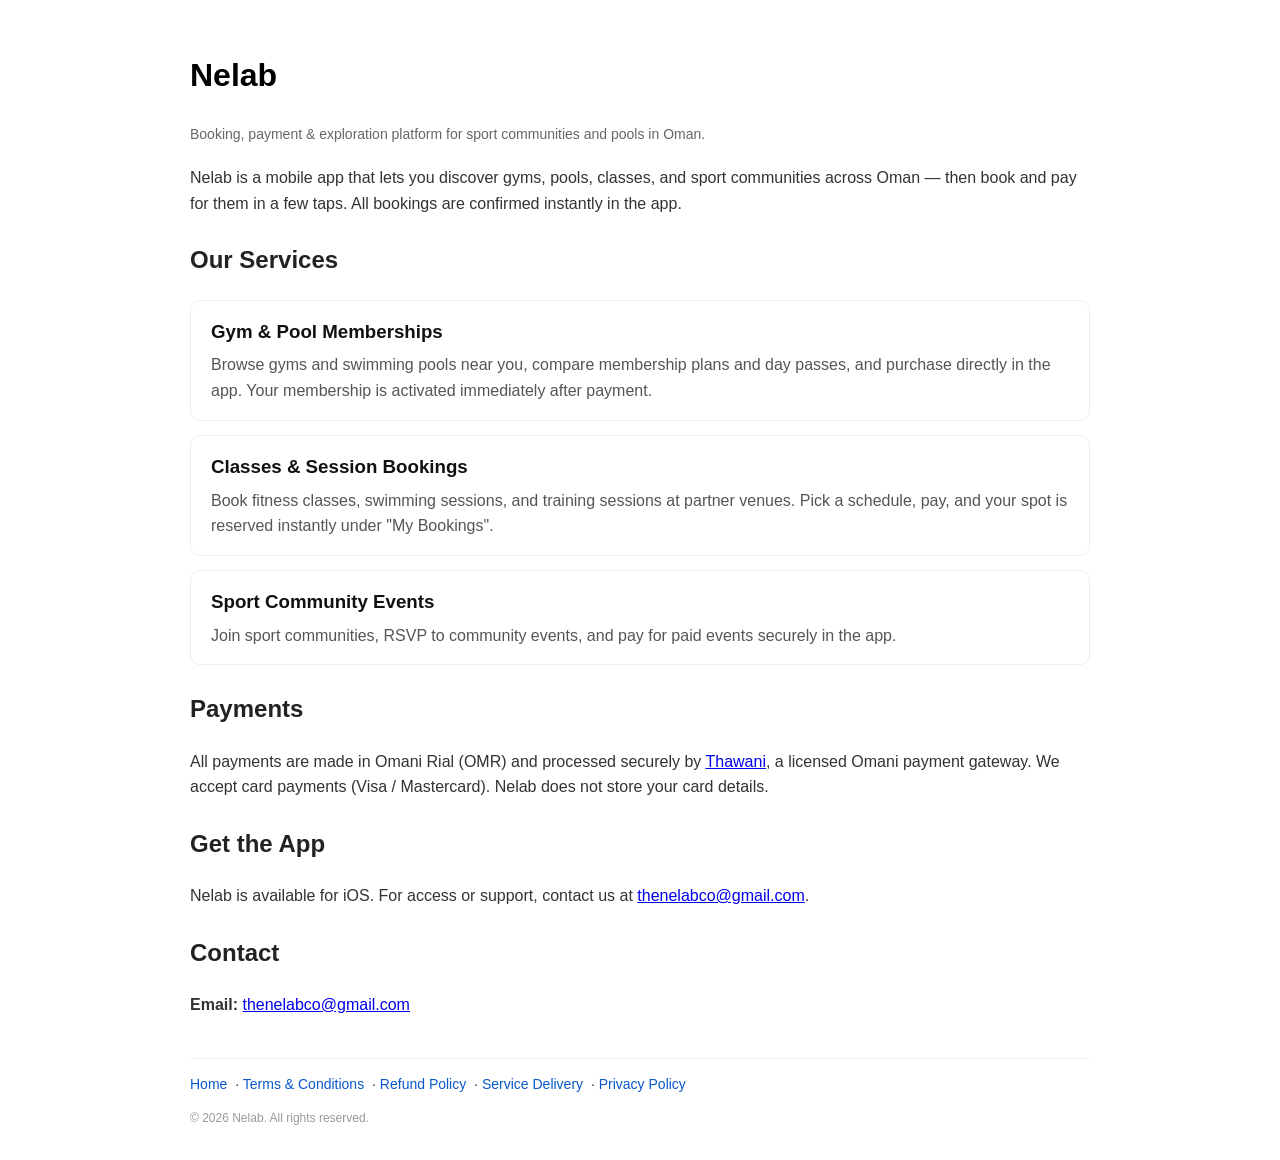
==== index.html @ 4ee1d261 "Add landing page, terms, refund & delivery policies, CNAME for nelab.app Co-Authored-By: Claude Fabl" ====
<!DOCTYPE html>
<html>
<head>
  <title>Nelab — Book Sports, Pools & Fitness in Oman</title>
  <meta charset="UTF-8">
  <meta name="viewport" content="width=device-width, initial-scale=1.0">
  <meta name="description" content="Nelab is a booking, payment, and exploration platform for sport communities, pools, and gyms in Oman.">
  <style>
    body {
      font-family: -apple-system, BlinkMacSystemFont, "Segoe UI", Roboto, sans-serif;
      max-width: 900px;
      margin: 0 auto;
      padding: 20px;
      line-height: 1.6;
      color: #333;
    }
    h1 { color: #000; margin-top: 30px; }
    h2 { color: #222; margin-top: 25px; }
    .meta { color: #666; font-size: 14px; margin-bottom: 20px; }
    .service { border: 1px solid #eee; border-radius: 10px; padding: 16px 20px; margin: 14px 0; }
    .service h3 { margin: 0 0 6px; color: #111; }
    .service p { margin: 0; color: #555; }
    .footnav { font-size: 14px; }
    .footnav a { color: #0a58ca; text-decoration: none; margin-right: 4px; }
  </style>
</head>
<body>
  <h1>Nelab</h1>
  <p class="meta">Booking, payment & exploration platform for sport communities and pools in Oman.</p>

  <p>Nelab is a mobile app that lets you discover gyms, pools, classes, and sport communities across Oman — then book and pay for them in a few taps. All bookings are confirmed instantly in the app.</p>

  <h2>Our Services</h2>

  <div class="service">
    <h3>Gym &amp; Pool Memberships</h3>
    <p>Browse gyms and swimming pools near you, compare membership plans and day passes, and purchase directly in the app. Your membership is activated immediately after payment.</p>
  </div>

  <div class="service">
    <h3>Classes &amp; Session Bookings</h3>
    <p>Book fitness classes, swimming sessions, and training sessions at partner venues. Pick a schedule, pay, and your spot is reserved instantly under "My Bookings".</p>
  </div>

  <div class="service">
    <h3>Sport Community Events</h3>
    <p>Join sport communities, RSVP to community events, and pay for paid events securely in the app.</p>
  </div>

  <h2>Payments</h2>
  <p>All payments are made in Omani Rial (OMR) and processed securely by <a href="https://thawani.om">Thawani</a>, a licensed Omani payment gateway. We accept card payments (Visa / Mastercard). Nelab does not store your card details.</p>

  <h2>Get the App</h2>
  <p>Nelab is available for iOS. For access or support, contact us at <a href="mailto:thenelabco@gmail.com">thenelabco@gmail.com</a>.</p>

  <h2>Contact</h2>
  <p><strong>Email:</strong> <a href="mailto:thenelabco@gmail.com">thenelabco@gmail.com</a></p>

  <hr style="margin-top: 40px; border: none; border-top: 1px solid #eee;">
  <p class="footnav">
    <a href="index.html">Home</a> ·
    <a href="terms.html">Terms &amp; Conditions</a> ·
    <a href="refund.html">Refund Policy</a> ·
    <a href="delivery.html">Service Delivery</a> ·
    <a href="privacy.html">Privacy Policy</a>
  </p>
  <p style="font-size: 12px; color: #999;">© 2026 Nelab. All rights reserved.</p>
</body>
</html>
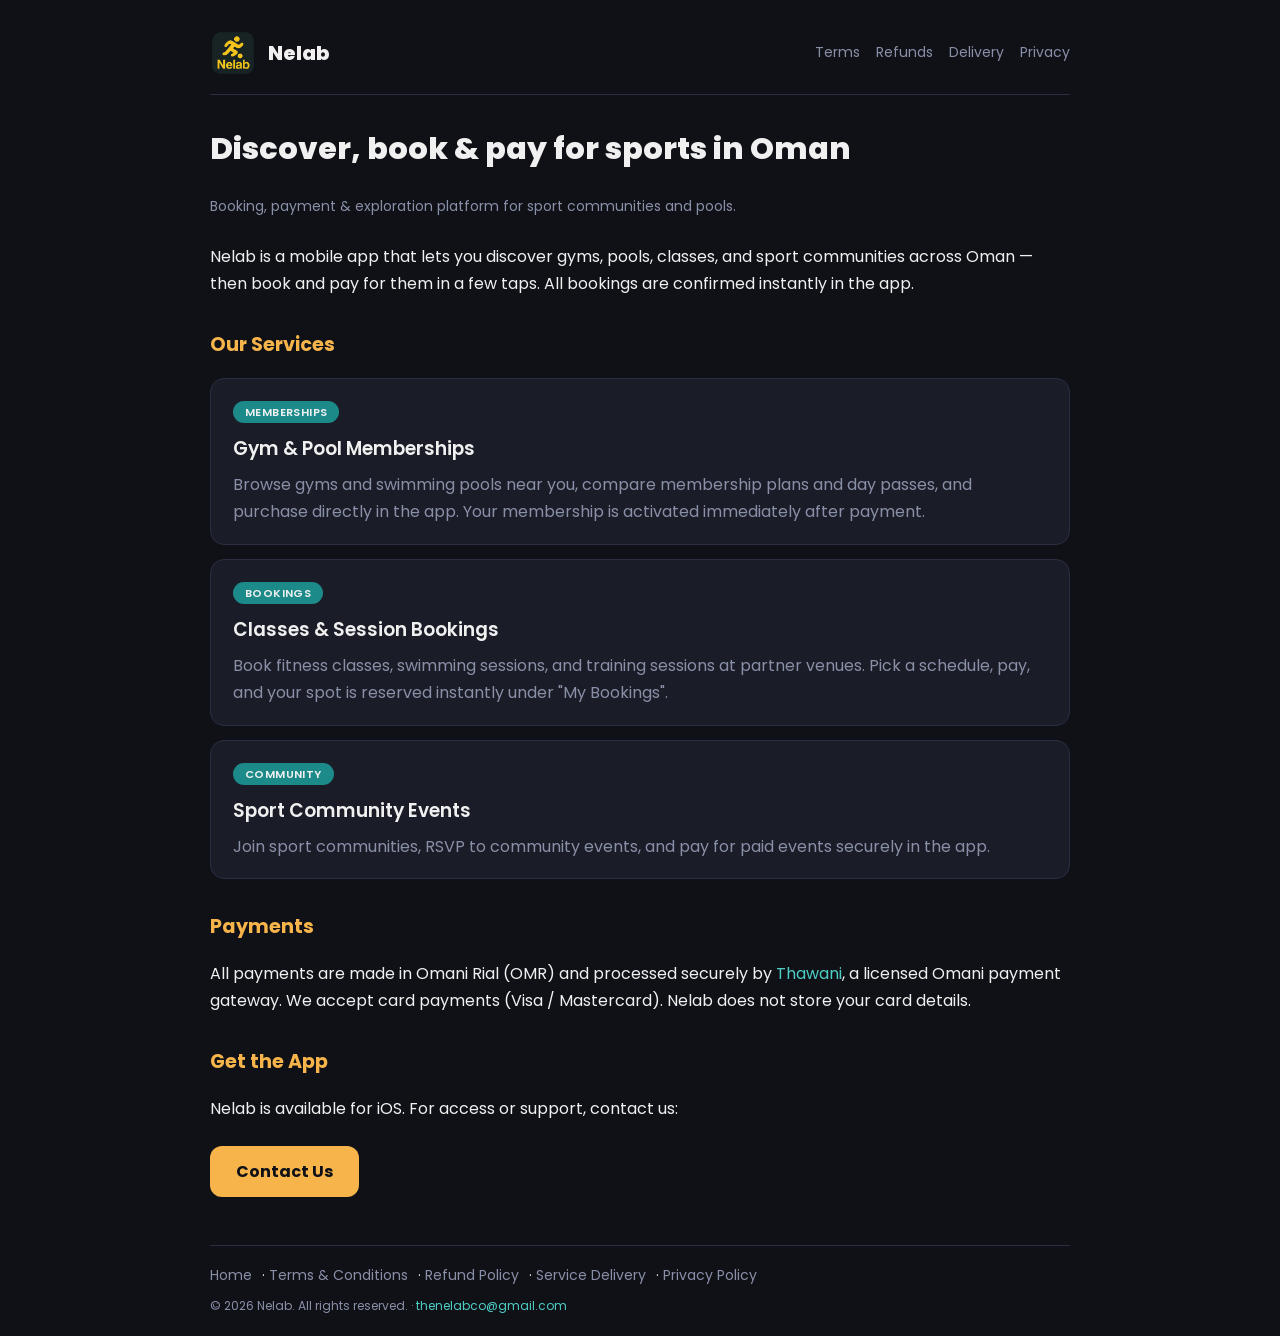
==== commit e508cc8e: "Restyle site to Nelab dark theme with logo; expand privacy policy for App Store compliance Co-Author" ====
--- a/index.html
+++ b/index.html
@@ -1,48 +1,48 @@
 <!DOCTYPE html>
-<html>
+<html lang="en">
 <head>
   <title>Nelab — Book Sports, Pools & Fitness in Oman</title>
   <meta charset="UTF-8">
   <meta name="viewport" content="width=device-width, initial-scale=1.0">
   <meta name="description" content="Nelab is a booking, payment, and exploration platform for sport communities, pools, and gyms in Oman.">
-  <style>
-    body {
-      font-family: -apple-system, BlinkMacSystemFont, "Segoe UI", Roboto, sans-serif;
-      max-width: 900px;
-      margin: 0 auto;
-      padding: 20px;
-      line-height: 1.6;
-      color: #333;
-    }
-    h1 { color: #000; margin-top: 30px; }
-    h2 { color: #222; margin-top: 25px; }
-    .meta { color: #666; font-size: 14px; margin-bottom: 20px; }
-    .service { border: 1px solid #eee; border-radius: 10px; padding: 16px 20px; margin: 14px 0; }
-    .service h3 { margin: 0 0 6px; color: #111; }
-    .service p { margin: 0; color: #555; }
-    .footnav { font-size: 14px; }
-    .footnav a { color: #0a58ca; text-decoration: none; margin-right: 4px; }
-  </style>
+  <link rel="icon" type="image/png" href="favicon.png">
+  <link rel="preconnect" href="https://fonts.googleapis.com">
+  <link rel="preconnect" href="https://fonts.gstatic.com" crossorigin>
+  <link href="https://fonts.googleapis.com/css2?family=Poppins:wght@400;600;700;800&display=swap" rel="stylesheet">
+  <link rel="stylesheet" href="style.css">
 </head>
 <body>
-  <h1>Nelab</h1>
-  <p class="meta">Booking, payment & exploration platform for sport communities and pools in Oman.</p>
+  <header class="site-header">
+    <a class="brand" href="index.html"><img src="logo.png" alt="Nelab logo">Nelab</a>
+    <nav>
+      <a href="terms.html">Terms</a>
+      <a href="refund.html">Refunds</a>
+      <a href="delivery.html">Delivery</a>
+      <a href="privacy.html">Privacy</a>
+    </nav>
+  </header>
+
+  <h1>Discover, book &amp; pay for sports in Oman</h1>
+  <p class="meta">Booking, payment &amp; exploration platform for sport communities and pools.</p>
 
   <p>Nelab is a mobile app that lets you discover gyms, pools, classes, and sport communities across Oman — then book and pay for them in a few taps. All bookings are confirmed instantly in the app.</p>
 
   <h2>Our Services</h2>
 
-  <div class="service">
+  <div class="card">
+    <span class="tag">MEMBERSHIPS</span>
     <h3>Gym &amp; Pool Memberships</h3>
     <p>Browse gyms and swimming pools near you, compare membership plans and day passes, and purchase directly in the app. Your membership is activated immediately after payment.</p>
   </div>
 
-  <div class="service">
+  <div class="card">
+    <span class="tag">BOOKINGS</span>
     <h3>Classes &amp; Session Bookings</h3>
     <p>Book fitness classes, swimming sessions, and training sessions at partner venues. Pick a schedule, pay, and your spot is reserved instantly under "My Bookings".</p>
   </div>
 
-  <div class="service">
+  <div class="card">
+    <span class="tag">COMMUNITY</span>
     <h3>Sport Community Events</h3>
     <p>Join sport communities, RSVP to community events, and pay for paid events securely in the app.</p>
   </div>
@@ -51,19 +51,18 @@
   <p>All payments are made in Omani Rial (OMR) and processed securely by <a href="https://thawani.om">Thawani</a>, a licensed Omani payment gateway. We accept card payments (Visa / Mastercard). Nelab does not store your card details.</p>
 
   <h2>Get the App</h2>
-  <p>Nelab is available for iOS. For access or support, contact us at <a href="mailto:thenelabco@gmail.com">thenelabco@gmail.com</a>.</p>
+  <p>Nelab is available for iOS. For access or support, contact us:</p>
+  <a class="btn" href="mailto:thenelabco@gmail.com">Contact Us</a>
 
-  <h2>Contact</h2>
-  <p><strong>Email:</strong> <a href="mailto:thenelabco@gmail.com">thenelabco@gmail.com</a></p>
-
-  <hr style="margin-top: 40px; border: none; border-top: 1px solid #eee;">
-  <p class="footnav">
-    <a href="index.html">Home</a> ·
-    <a href="terms.html">Terms &amp; Conditions</a> ·
-    <a href="refund.html">Refund Policy</a> ·
-    <a href="delivery.html">Service Delivery</a> ·
-    <a href="privacy.html">Privacy Policy</a>
-  </p>
-  <p style="font-size: 12px; color: #999;">© 2026 Nelab. All rights reserved.</p>
+  <footer>
+    <p class="footnav">
+      <a href="index.html">Home</a> ·
+      <a href="terms.html">Terms &amp; Conditions</a> ·
+      <a href="refund.html">Refund Policy</a> ·
+      <a href="delivery.html">Service Delivery</a> ·
+      <a href="privacy.html">Privacy Policy</a>
+    </p>
+    <p class="copyright">© 2026 Nelab. All rights reserved. · <a href="mailto:thenelabco@gmail.com">thenelabco@gmail.com</a></p>
+  </footer>
 </body>
 </html>
--- a/style.css
+++ b/style.css
@@ -0,0 +1,51 @@
+* { box-sizing: border-box; }
+body {
+  font-family: 'Poppins', -apple-system, BlinkMacSystemFont, "Segoe UI", Roboto, sans-serif;
+  background: #0F1117;
+  color: #F0F0F0;
+  max-width: 900px;
+  margin: 0 auto;
+  padding: 20px;
+  line-height: 1.7;
+}
+a { color: #4ECDC4; text-decoration: none; }
+a:hover { text-decoration: underline; }
+h1 { font-weight: 800; color: #F0F0F0; font-size: 1.9rem; margin-top: 28px; }
+h2 { font-weight: 700; color: #F6B44A; font-size: 1.2rem; margin-top: 32px; }
+h3 { font-weight: 600; color: #F0F0F0; }
+strong { color: #F0F0F0; }
+.meta { color: #8A8FA8; font-size: 14px; margin-bottom: 24px; }
+.site-header {
+  display: flex; align-items: center; justify-content: space-between;
+  gap: 14px; flex-wrap: wrap;
+  padding: 10px 0 18px; border-bottom: 1px solid #2A2E42;
+}
+.brand { display: flex; align-items: center; gap: 12px; font-weight: 800; font-size: 20px; color: #F0F0F0; }
+.brand img { width: 46px; height: 46px; border-radius: 12px; display: block; }
+.brand:hover { text-decoration: none; }
+.site-header nav { display: flex; flex-wrap: wrap; gap: 4px 16px; }
+.site-header nav a { color: #8A8FA8; font-size: 14px; font-weight: 400; }
+.site-header nav a:hover { color: #F6B44A; text-decoration: none; }
+.card {
+  background: #1A1D27; border: 1px solid #2A2E42;
+  border-radius: 14px; padding: 18px 22px; margin: 14px 0;
+}
+.card h3 { margin: 0 0 6px; }
+.card p { margin: 0; color: #8A8FA8; }
+.tag {
+  display: inline-block; background: #1D8A8A; color: #F0F0F0;
+  font-size: 11px; font-weight: 600; border-radius: 20px;
+  padding: 2px 12px; margin-bottom: 10px; letter-spacing: 0.4px;
+}
+.btn {
+  display: inline-block; background: #F6B44A; color: #0F1117;
+  font-weight: 700; border-radius: 12px; padding: 12px 26px; margin-top: 8px;
+}
+.btn:hover { text-decoration: none; opacity: 0.9; }
+ul, ol { padding-left: 24px; }
+li { margin: 4px 0; }
+footer { margin-top: 48px; border-top: 1px solid #2A2E42; padding-top: 18px; }
+.footnav { font-size: 14px; margin: 0 0 8px; }
+.footnav a { color: #8A8FA8; margin-right: 6px; }
+.footnav a:hover { color: #F6B44A; text-decoration: none; }
+.copyright { font-size: 12px; color: #8A8FA8; margin: 0; }
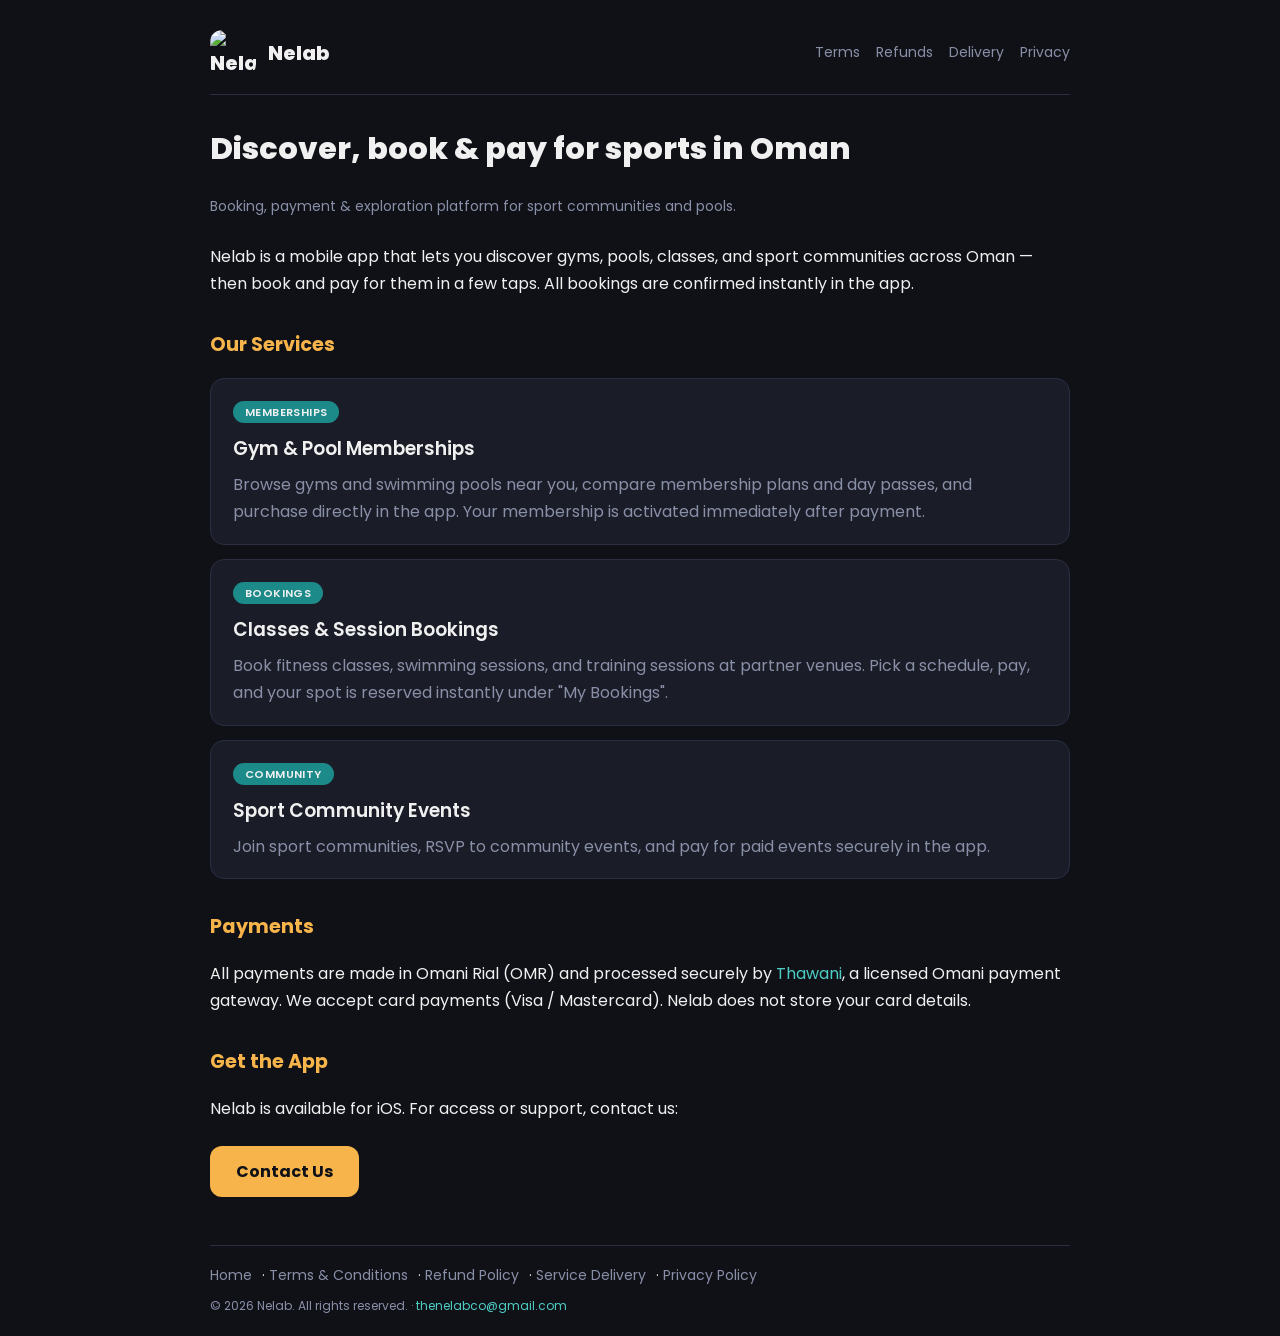
==== commit d785b8e8: "Updated logo" ====
--- a/index.html
+++ b/index.html
@@ -5,7 +5,7 @@
   <meta charset="UTF-8">
   <meta name="viewport" content="width=device-width, initial-scale=1.0">
   <meta name="description" content="Nelab is a booking, payment, and exploration platform for sport communities, pools, and gyms in Oman.">
-  <link rel="icon" type="image/png" href="favicon.png">
+  <link rel="icon" type="image/png" href="logo.png">
   <link rel="preconnect" href="https://fonts.googleapis.com">
   <link rel="preconnect" href="https://fonts.gstatic.com" crossorigin>
   <link href="https://fonts.googleapis.com/css2?family=Poppins:wght@400;600;700;800&display=swap" rel="stylesheet">
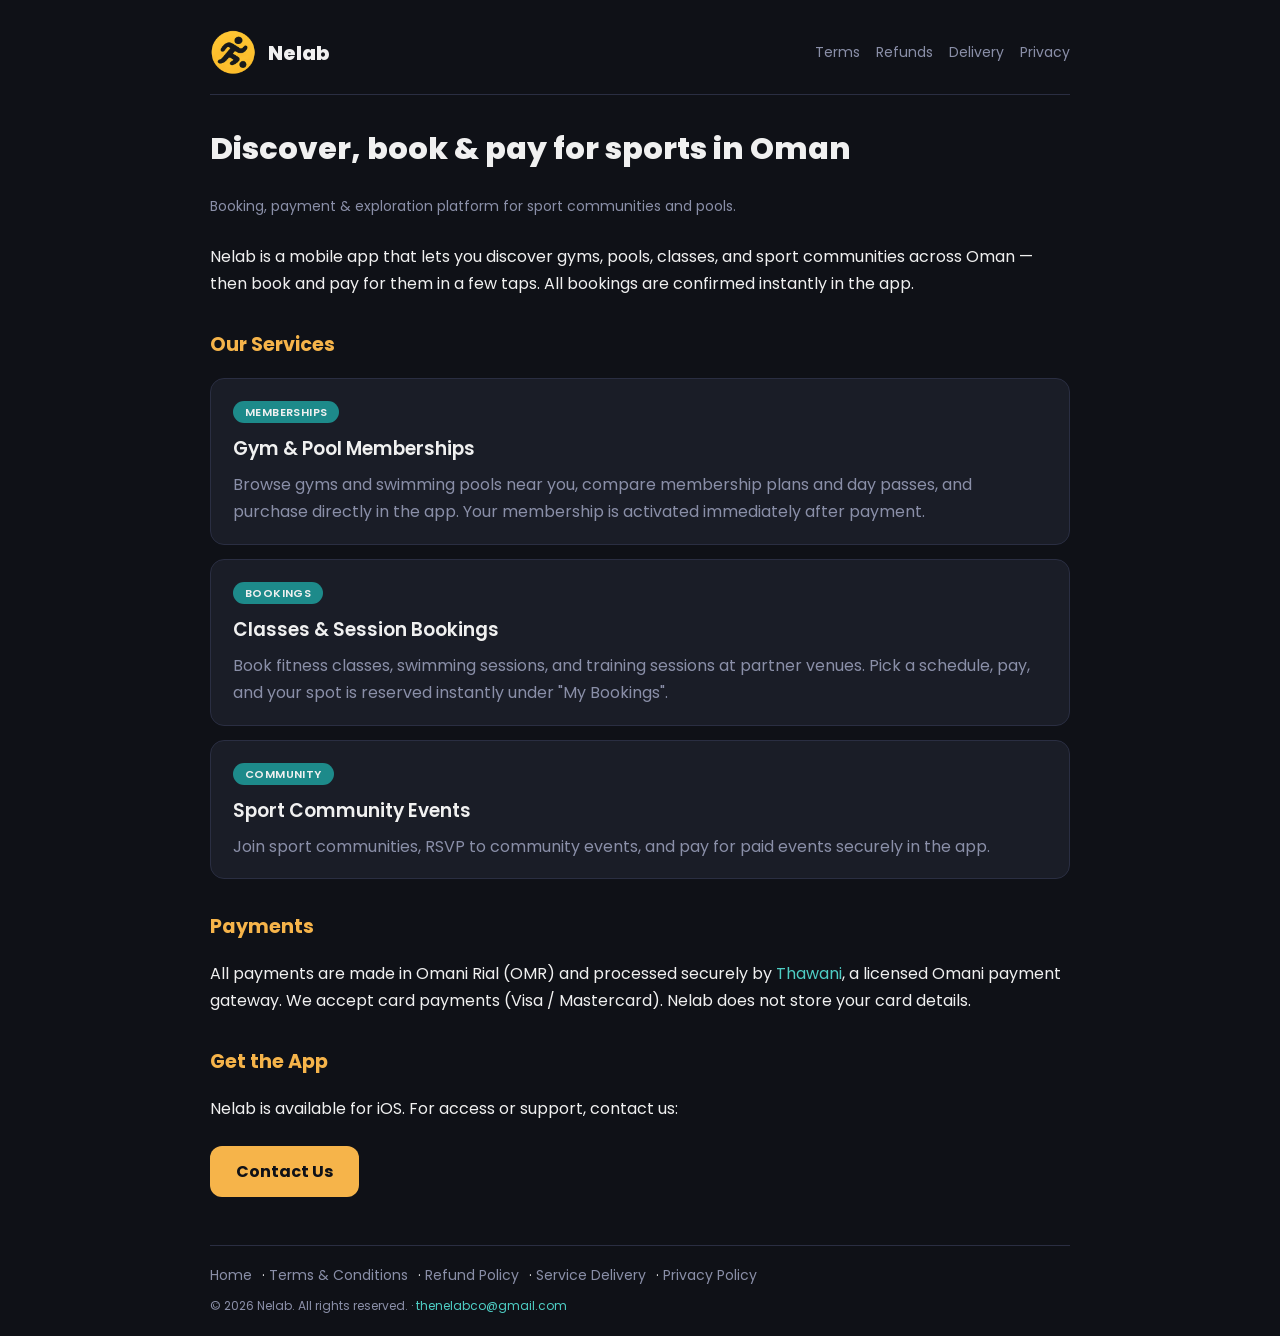
==== commit becc1444: "Point logo and favicon references at nelab.png; remove .DS_Store Co-Authored-By: Claude Fable 5 <nor" ====
--- a/index.html
+++ b/index.html
@@ -5,7 +5,7 @@
   <meta charset="UTF-8">
   <meta name="viewport" content="width=device-width, initial-scale=1.0">
   <meta name="description" content="Nelab is a booking, payment, and exploration platform for sport communities, pools, and gyms in Oman.">
-  <link rel="icon" type="image/png" href="logo.png">
+  <link rel="icon" type="image/png" href="nelab.png">
   <link rel="preconnect" href="https://fonts.googleapis.com">
   <link rel="preconnect" href="https://fonts.gstatic.com" crossorigin>
   <link href="https://fonts.googleapis.com/css2?family=Poppins:wght@400;600;700;800&display=swap" rel="stylesheet">
@@ -13,7 +13,7 @@
 </head>
 <body>
   <header class="site-header">
-    <a class="brand" href="index.html"><img src="logo.png" alt="Nelab logo">Nelab</a>
+    <a class="brand" href="index.html"><img src="nelab.png" alt="Nelab logo">Nelab</a>
     <nav>
       <a href="terms.html">Terms</a>
       <a href="refund.html">Refunds</a>
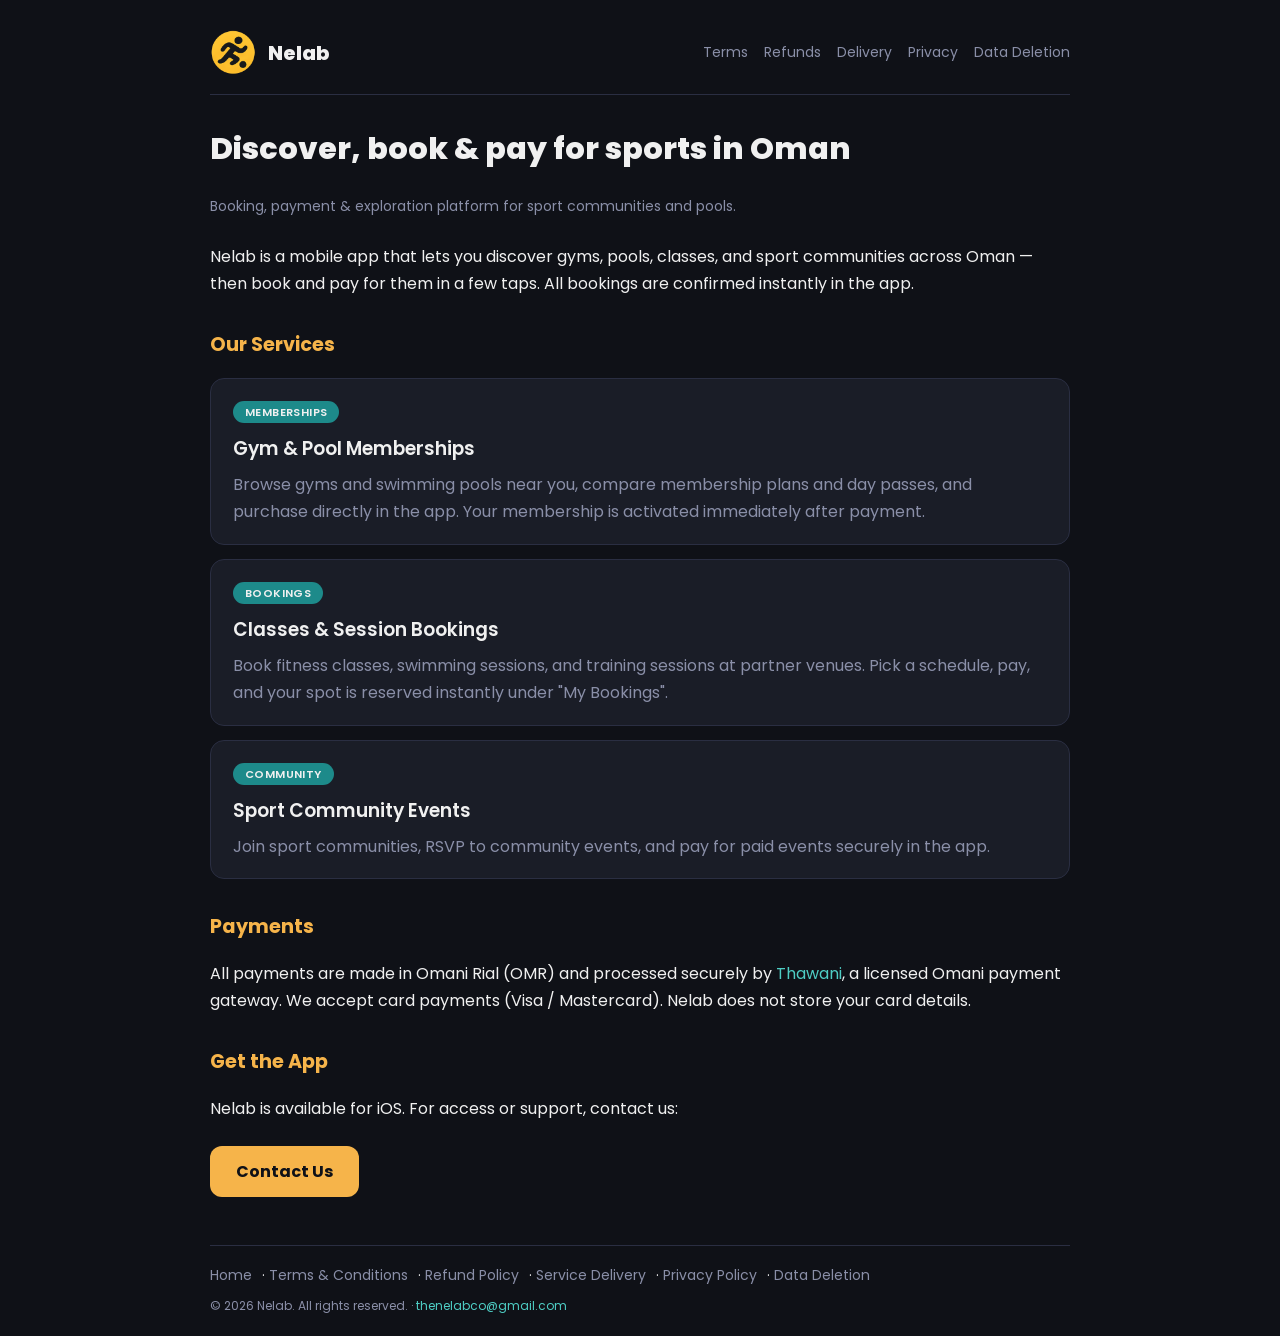
==== commit 1bb6adaa: "Add data deletion request page for Google Play compliance Google Play's Data Safety form requires a " ====
--- a/index.html
+++ b/index.html
@@ -19,6 +19,7 @@
       <a href="refund.html">Refunds</a>
       <a href="delivery.html">Delivery</a>
       <a href="privacy.html">Privacy</a>
+      <a href="data-deletion.html">Data Deletion</a>
     </nav>
   </header>
 
@@ -60,7 +61,8 @@
       <a href="terms.html">Terms &amp; Conditions</a> ·
       <a href="refund.html">Refund Policy</a> ·
       <a href="delivery.html">Service Delivery</a> ·
-      <a href="privacy.html">Privacy Policy</a>
+      <a href="privacy.html">Privacy Policy</a> ·
+      <a href="data-deletion.html">Data Deletion</a>
     </p>
     <p class="copyright">© 2026 Nelab. All rights reserved. · <a href="mailto:thenelabco@gmail.com">thenelabco@gmail.com</a></p>
   </footer>
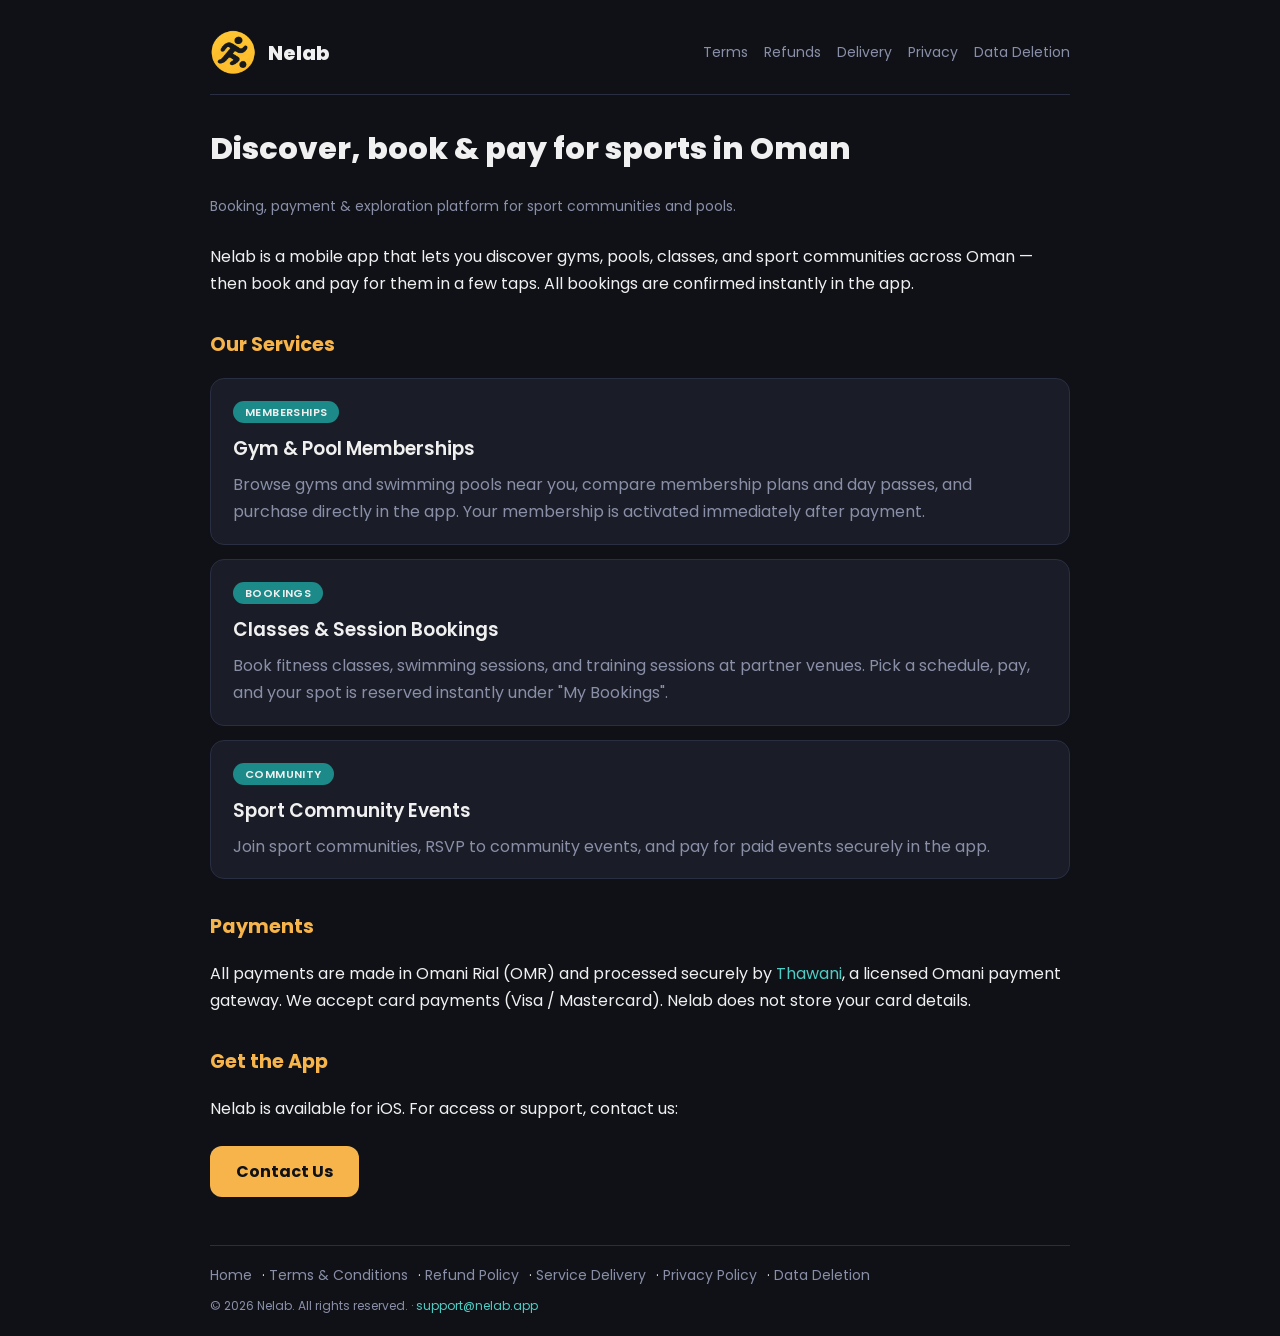
==== commit becd4469: "Replace contact email with support@nelab.app across the site Co-Authored-By: Claude Sonnet 5 <norepl" ====
--- a/index.html
+++ b/index.html
@@ -53,7 +53,7 @@
 
   <h2>Get the App</h2>
   <p>Nelab is available for iOS. For access or support, contact us:</p>
-  <a class="btn" href="mailto:thenelabco@gmail.com">Contact Us</a>
+  <a class="btn" href="mailto:support@nelab.app">Contact Us</a>
 
   <footer>
     <p class="footnav">
@@ -64,7 +64,7 @@
       <a href="privacy.html">Privacy Policy</a> ·
       <a href="data-deletion.html">Data Deletion</a>
     </p>
-    <p class="copyright">© 2026 Nelab. All rights reserved. · <a href="mailto:thenelabco@gmail.com">thenelabco@gmail.com</a></p>
+    <p class="copyright">© 2026 Nelab. All rights reserved. · <a href="mailto:support@nelab.app">support@nelab.app</a></p>
   </footer>
 </body>
 </html>
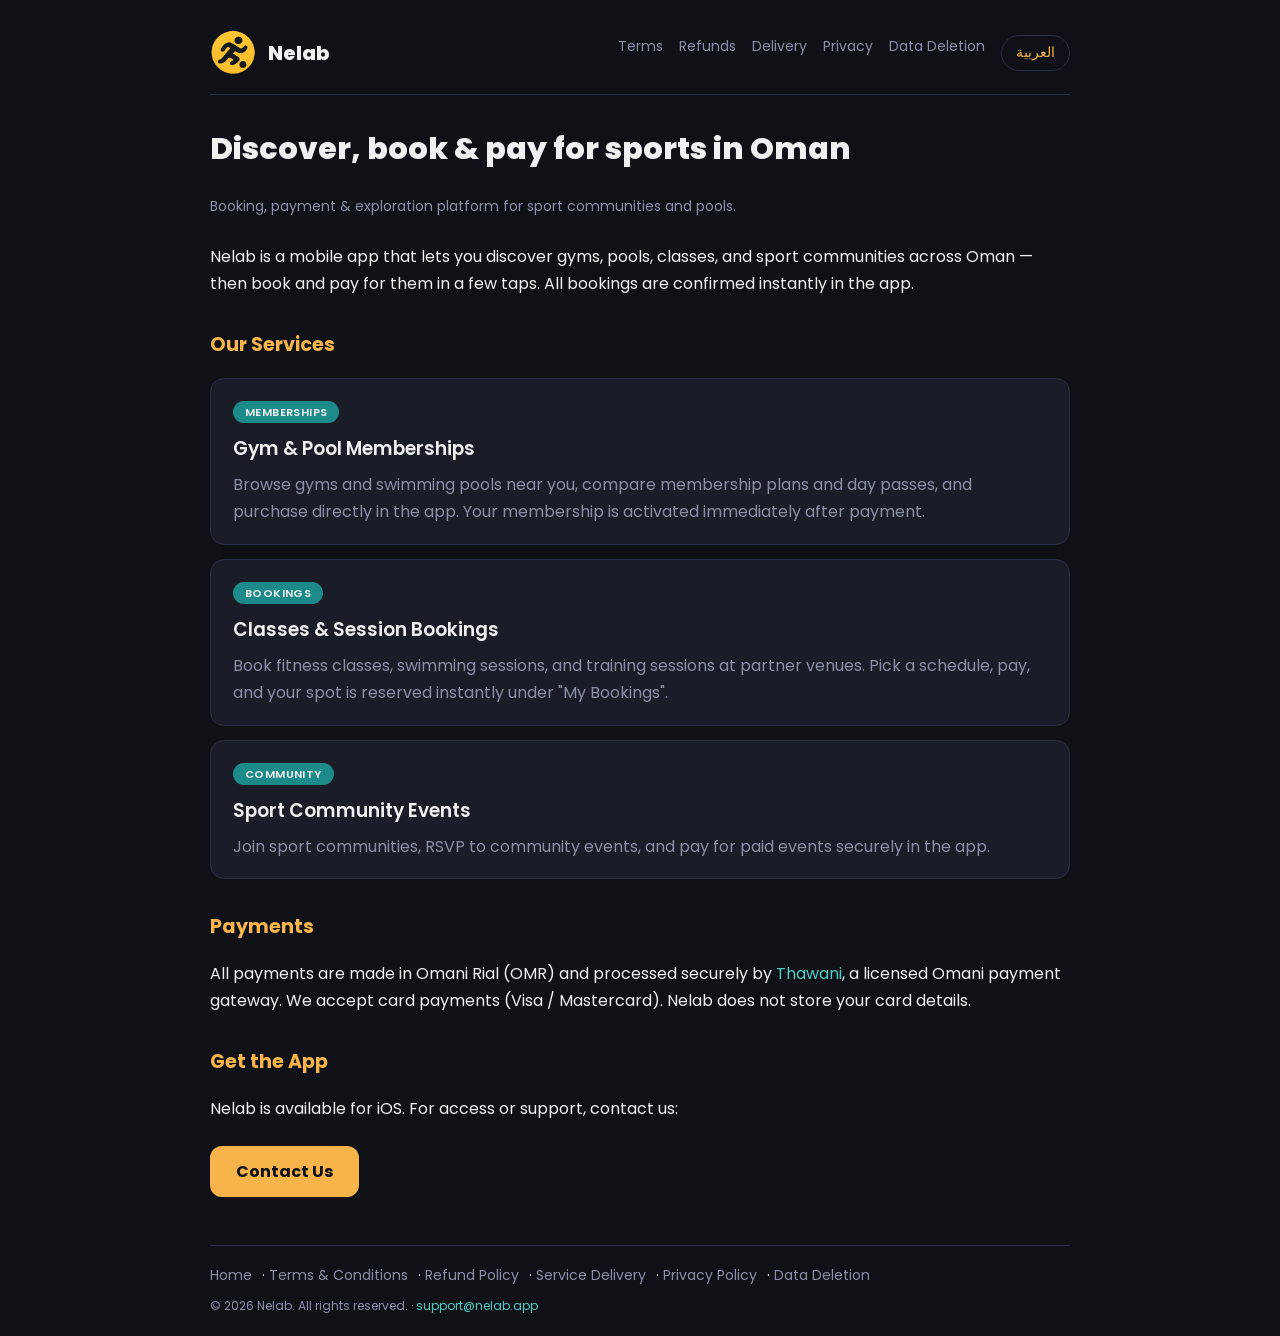
==== commit 92e8f069: "Update Terms & Conditions and add Arabic translations for all pages Rewrites terms.html with the exp" ====
--- a/index.html
+++ b/index.html
@@ -20,6 +20,7 @@
       <a href="delivery.html">Delivery</a>
       <a href="privacy.html">Privacy</a>
       <a href="data-deletion.html">Data Deletion</a>
+      <a href="index-ar.html" class="lang-switch">العربية</a>
     </nav>
   </header>
 
--- a/style.css
+++ b/style.css
@@ -49,3 +49,14 @@
 .footnav a { color: #8A8FA8; margin-right: 6px; }
 .footnav a:hover { color: #F6B44A; text-decoration: none; }
 .copyright { font-size: 12px; color: #8A8FA8; margin: 0; }
+
+.lang-switch {
+  border: 1px solid #2A2E42; border-radius: 100px;
+  padding: 5px 14px; color: #F6B44A !important;
+  font-weight: 600; font-size: 13px;
+}
+.lang-switch:hover { background: #1A1D27; text-decoration: none !important; }
+
+html[dir="rtl"] body { font-family: 'Cairo', 'Poppins', -apple-system, BlinkMacSystemFont, "Segoe UI", Roboto, sans-serif; }
+html[dir="rtl"] ul, html[dir="rtl"] ol { padding-left: 0; padding-right: 24px; }
+html[dir="rtl"] .footnav a { margin-right: 0; margin-left: 6px; }
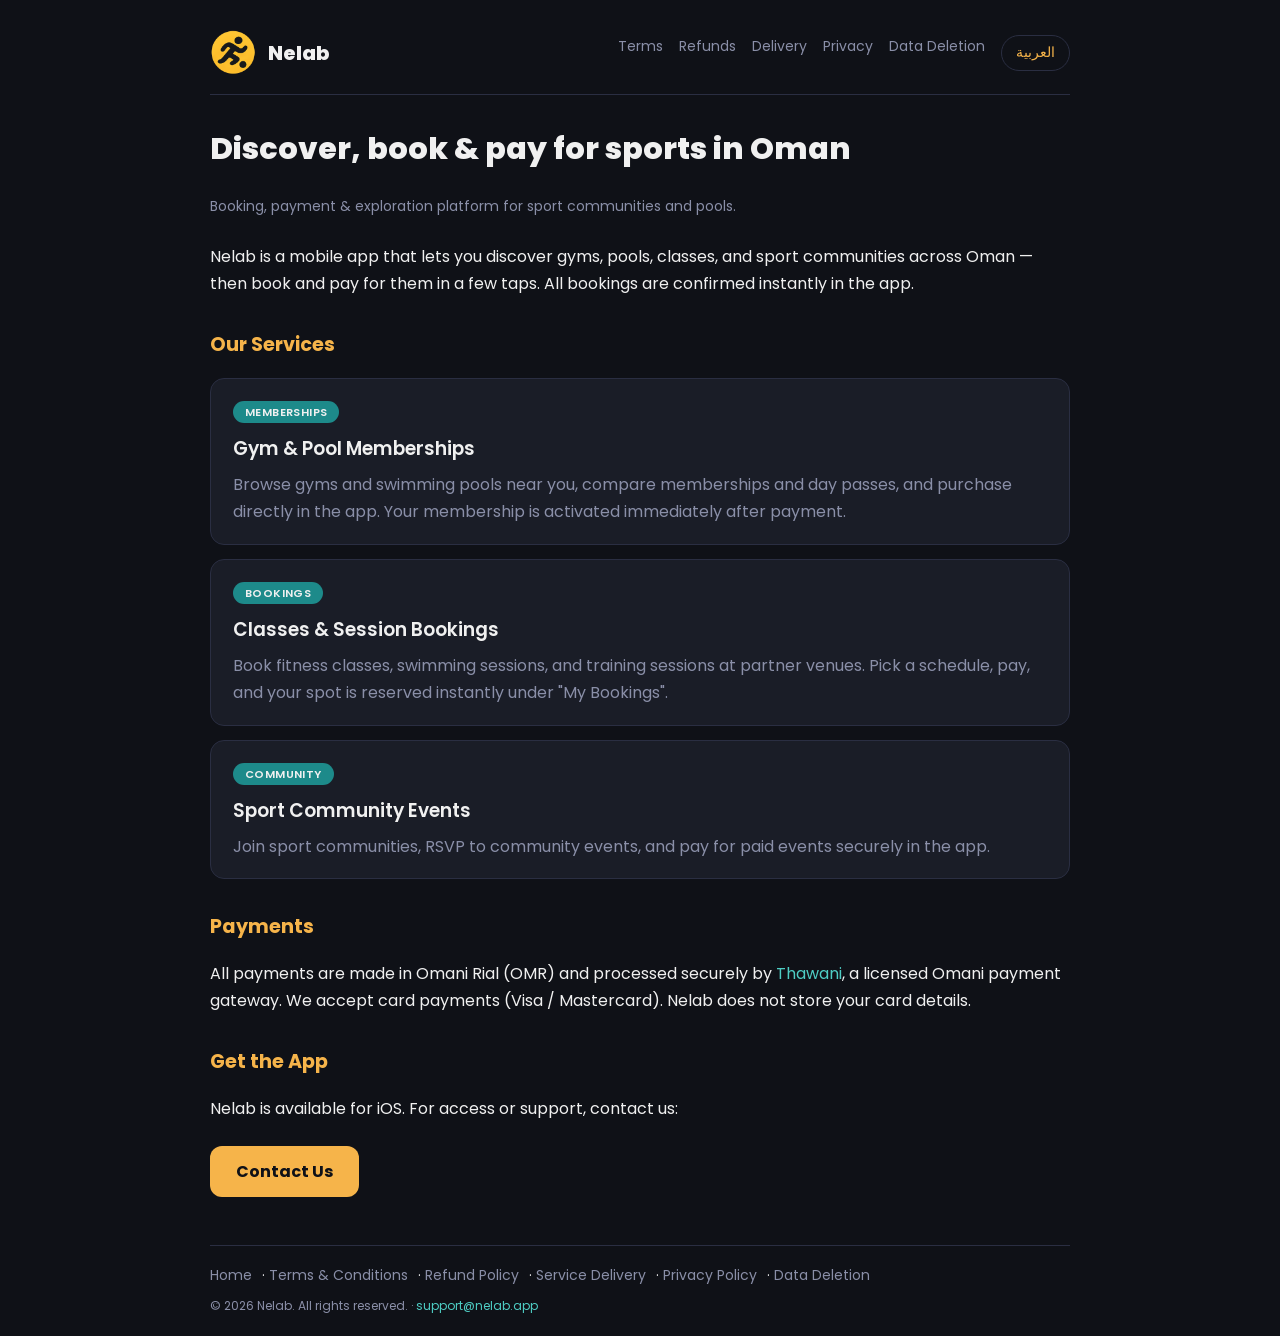
==== commit 0e1261a5: "Rename "membership plans" to "memberships" on homepage Aligns with the app-wide switch from subscrip" ====
--- a/index.html
+++ b/index.html
@@ -34,7 +34,7 @@
   <div class="card">
     <span class="tag">MEMBERSHIPS</span>
     <h3>Gym &amp; Pool Memberships</h3>
-    <p>Browse gyms and swimming pools near you, compare membership plans and day passes, and purchase directly in the app. Your membership is activated immediately after payment.</p>
+    <p>Browse gyms and swimming pools near you, compare memberships and day passes, and purchase directly in the app. Your membership is activated immediately after payment.</p>
   </div>
 
   <div class="card">
